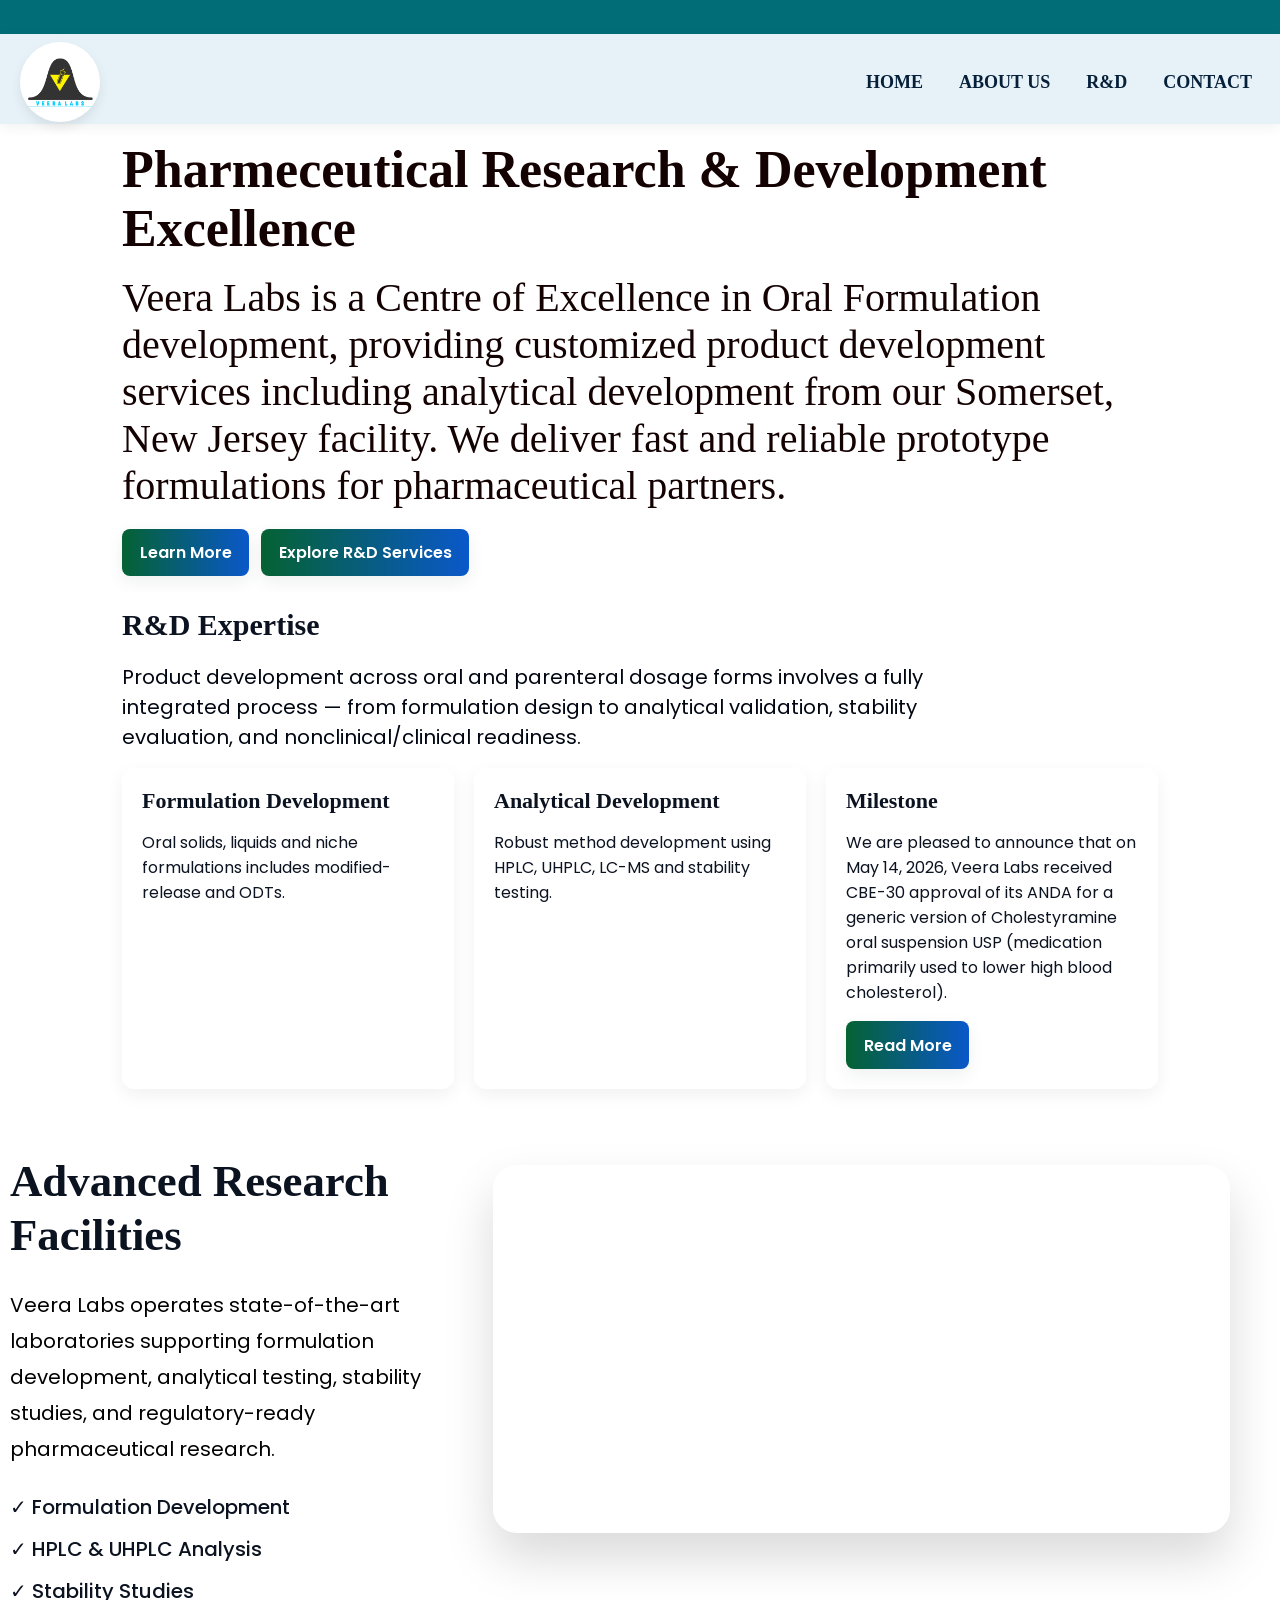
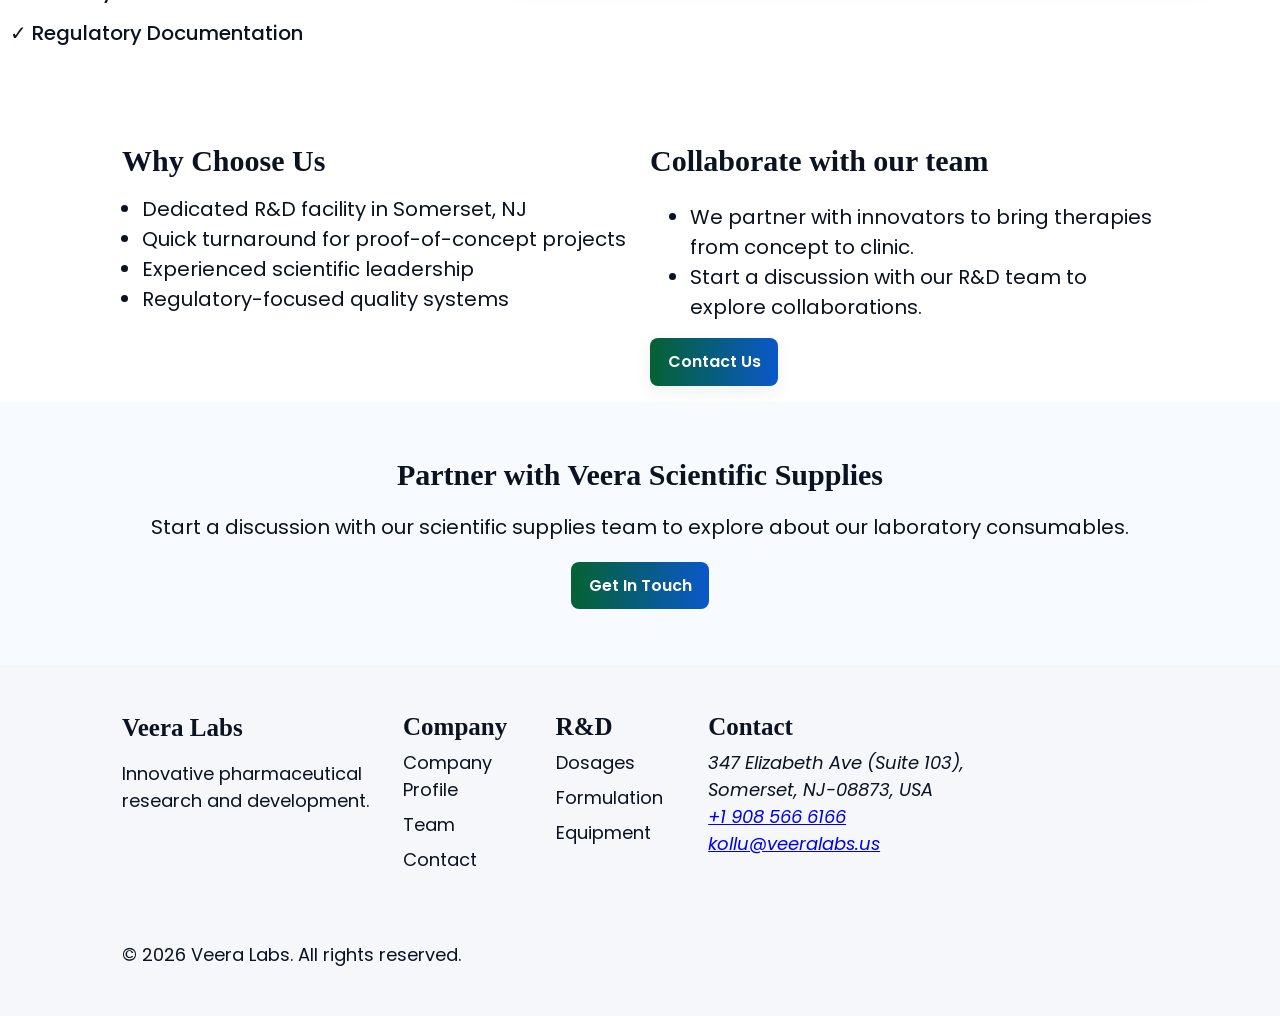
==== index.html @ daa2ef6f "Add files via upload" ====
<!doctype html>
<html lang="en">

<head>
  <meta charset="utf-8">
  <meta name="viewport" content="width=device-width,initial-scale=1">
  <title>Veera Labs — Innovative Pharmaceutical Research</title>
  <meta name="description" content="Pharmaceutical R&D and manufacturing — corporate overview">
  <link rel="preconnect" href="https://fonts.gstatic.com">
  <link rel="stylesheet" href="https://unpkg.com/aos@2.3.4/dist/aos.css">
  <link
    href="https://fonts.googleapis.com/css2?family=Montserrat:wght@400;600;700&family=Poppins:wght@300;400;600&display=swap"
    rel="stylesheet">
  <link rel="icon" href="images/logo.jpg" type="image/jpeg">
  <link rel="apple-touch-icon" href="images/logo.jpg">
  <link rel="stylesheet" href="css/style.css">
  <script src="js/script.js" defer></script>
</head>


<body>
  <!-- Top Info Bar -->
  <div class="top-bar">
    <div class="ticker">
      <div class="ticker-track">
        Innovations Improving Lives.
      </div>
    </div>
  </div>
  <header class="site-header" id="siteHeader">
    <div class="container nav-wrap">
      <a class="logo" href="index.html"><img src="images/logo.jpg" alt="Veera Labs logo"><span class="sr-only">Veera
          Labs</span></a>
      <button class="nav-toggle" id="navToggle" aria-label="Open navigation" aria-controls="mainNav"
        aria-expanded="false">
        <span></span><span></span><span></span>
      </button>
      <nav class="main-nav" id="mainNav" role="navigation" aria-label="Main Navigation">
        <ul>
          <li><a href="index.html">HOME</a></li>
          <li class="has-dropdown">
            <a href="about.html" aria-haspopup="true" aria-expanded="false">ABOUT US</a>
            <ul class="dropdown" aria-hidden="true">
              <li><a href="about.html#profile">Company Profile</a></li>
              <li><a href="about.html#team">Team</a></li>
              <li><a href="about.html#about">About Us</a></li>
            </ul>
          </li>
          <li class="has-dropdown">
            <a href="rd.html" aria-haspopup="true" aria-expanded="false">R&amp;D</a>
            <ul class="dropdown" aria-hidden="true">
              <li><a href="rd.html#dosages">Dosages Expertise</a></li>
              <li><a href="rd.html#formulation">Formulation &amp; Analytical</a></li>
              <li><a href="rd.html#capacities">R&amp;D Equipment</a></li>
            </ul>
          </li>
          <li><a href="contact.html">CONTACT</a></li>
        </ul>
      </nav>
    </div>
  </header>

  <main>
    <!-- Hero -->
    <section class="hero">
      <div class="hero-overlay"></div>
      <div class="container hero-inner">
        <h1 class="hero-title">Pharmeceutical Research & Development Excellence</h1>
        <p class="hero-sub">Veera Labs is a Centre of Excellence in Oral Formulation development, providing customized product development services including analytical development from our Somerset, New Jersey facility. We deliver fast and reliable prototype formulations for pharmaceutical partners.</p>
        <div class="hero-cta">
          <a class="btn primary" href="about.html">Learn More</a>
          <a class="btn ghost" href="rd.html">Explore R&amp;D Services</a>
        </div>
      </div>
    </section>

    <!-- Highlights -->
    <section class="section container highlights">
      <h2>R&amp;D Expertise</h2>
      <p class="lead">Product development across oral and parenteral dosage forms involves a fully integrated process — from formulation design to analytical validation, stability evaluation, and nonclinical/clinical readiness.</p>
      <div class="grid cols-3">
        <article class="card">
          <h3>Formulation Development</h3>
          <p>Oral solids, liquids and niche formulations includes modified-release and ODTs.</p>
        </article>
        <article class="card">
          <h3>Analytical Development</h3>
          <p>Robust method development using HPLC, UHPLC, LC-MS and stability testing.</p>
        </article>
        <article class="card">
          <h3>Milestone</h3>
          <p>We are pleased to announce that on May 14, 2026, Veera Labs received CBE-30 approval of its ANDA for a generic version of Cholestyramine oral suspension USP (medication primarily used to lower high blood cholesterol).</p>
          <a class="btn primary" href="milestone.html">Read More</a>
        </article>
      </div>
    </section>
    <section class="lab-section ">

      <div class="lab-content">
        <span class="section-tag"></span>

        <h2>Advanced Research Facilities</h2>

        <p>
          Veera Labs operates state-of-the-art laboratories supporting
          formulation development, analytical testing, stability studies,
          and regulatory-ready pharmaceutical research.
        </p>

        <ul class="lab-features">
          <li>✓ Formulation Development</li>
          <li>✓ HPLC & UHPLC Analysis</li>
          <li>✓ Stability Studies</li>
          <li>✓ Regulatory Documentation</li>
        </ul>

        
      </div>

      <div class="lab-video-box">
        <video autoplay muted loop playsinline>
          <source src="css/videos/research-lab.mp4" type="video/mp4">
        </video>
      </div>

    </section>

    <!-- Why Choose Us -->
    <section class="section why container">
      <div class="grid cols-2">
        <div>
          <h2>Why Choose Us</h2>
          <ul class="features">
            <li>Dedicated R&amp;D facility in Somerset, NJ</li>
            <li>Quick turnaround for proof-of-concept projects</li>
            <li>Experienced scientific leadership</li>
            <li>Regulatory-focused quality systems</li>
          </ul>
        </div>
        <div class="cta-panel">
          <h2>Collaborate with our team</h2>
          <ul>
            <li>We partner with innovators to bring therapies from concept to clinic.</li>
            <li>Start a discussion with our R&amp;D team to explore collaborations.</li>
          </ul>
          <a class="btn primary" href="contact.html">Contact Us</a>
        </div>
      </div>
    </section>

    <!-- CTA -->
    <section class="section cta-full">
      <div class="container">
        <div class="cta-inner">
          <h2>Partner with Veera Scientific Supplies</h2>
          <p>Start a discussion with our scientific supplies team to explore about our laboratory consumables.</p>
          <a class="btn gradient" href="scientific.html">Get In Touch</a>
        </div>
      </div>
    </section>
  </main>

  <footer class="site-footer">
    <div class="container footer-grid">
      <div class="col">
        <h4>Veera Labs</h4>
        <p>Innovative pharmaceutical research and development.</p>
      </div>
      <div class="col">
        <h5>Company</h5>
        <ul>
          <li><a href="about.html#profile">Company Profile</a></li>
          <li><a href="about.html#team">Team</a></li>
          <li><a href="contact.html">Contact</a></li>
        </ul>
      </div>
      <div class="col">
        <h5>R&amp;D</h5>
        <ul>
          <li><a href="rd.html#dosages">Dosages</a></li>
          <li><a href="rd.html#formulation">Formulation</a></li>
          <li><a href="rd.html#capacities">Equipment</a></li>
        </ul>
      </div>
      <div class="col">
        <h5>Contact</h5>
        <address>
          347 Elizabeth Ave (Suite 103),<br>
          Somerset, NJ-08873, USA<br>
          <a href="tel:+19085666166">+1 908 566 6166</a><br>
          <a href="mailto:kollu@veeralabs.us">kollu@veeralabs.us</a>
        </address>
      </div>
    </div>
    <div class="footer-bottom">
      <div class="container">
        <small>&copy; <span id="year"></span> Veera Labs. All rights reserved.</small>
      </div>
    </div>
  </footer>
  <script src="https://unpkg.com/aos@2.3.4/dist/aos.js"></script>

</body>

</html>
---- css/style.css ----
:root {
  --bg: #ffffff;
  --accent-1: #056232;
  /* blue accent */
  --accent-2: #0a58ca;
  /* darker */
  --muted: #010712;
  --radius: 10px;
  --container: 1100px;
  --max-width: 1200px;
  --shadow: 0 6px 18px rgba(16, 24, 40, 0.06);
}

/* Reset */
* {
  box-sizing: border-box
}

html,
body {
  height: 100%;
}

body {
  margin: 0;
  font-family: Poppins, sans-serif;
  color: #0b1220;
  background: var(--bg);
  -webkit-font-smoothing: antialiased;

  min-height: 100vh;
  display: flex;
  flex-direction: column;
}

main {
  flex: 1;
}

h1,
h2,
h3,
h4,
h5,
h6,
.hero-title,
.hero-sub,
.logo,
.main-nav a {
  font-family: 'Nawlexz', serif;

}

.container {
  max-width: var(--container);
  margin: 0 auto;
  padding: 1rem;
}

/* Scrolling Top Bar */

.top-bar {
  background: #006d77;
  height: 40px;
  display: flex;
  align-items: center;
}

.ticker {
  width: 100%;
  overflow: hidden;
}

.ticker-track {
  display: inline-block;
  white-space: nowrap;
  color: #000000;
  font-size: 30px;
  font-family: 'Nawlexz', serif;
  padding-left: 100%;
  animation: ticker 8s linear infinite;
}

@keyframes ticker {
  0% {
    transform: translateX(0);
  }

  100% {
    transform: translateX(-120%);
  }
}

/* Pause on hover */
.ticker-track:hover {
  animation-play-state: paused;
}

/* Header */
.site-header {
  position: sticky;
  top: 0;
  left: 0;
  right: 0;
  z-index: 60;
  background: #e6f2f8;
  /* <-- THIS controls header color */
  backdrop-filter: blur(4px);
  box-shadow: 0 4px 12px rgba(0, 0, 0, 0.05);
}

.site-header.transparent {
  background: #e6f2f8;
  /* same as normal header */
  box-shadow: 0 4px 12px rgba(0, 0, 0, 0.05);
}

.nav-wrap {
  display: flex;
  align-items: center;
  justify-content: space-between;
  padding: 0.4rem 0;
}

.site-header .container {
  max-width: 100%;
  width: 100%;
  padding-left: 20px;
  padding-right: 20px;

}


/* Slider container */
.slider {
  position: relative;
  width: 100%;
  max-width: 800px;
  margin: 50px auto;
  overflow: hidden;
  border-radius: 10px;
}

/* Images */
.slides {
  height: 350px;
  /* fix height */
  position: relative;
}

.slides img {
  width: 100%;
  height: 100%;
  object-fit: cover;
  /* keeps image nicely cropped */
  position: absolute;
  top: 0;
  left: 0;
  display: none;
}

.slides img.active {
  display: block;
}

/* Arrows */
.prev,
.next {
  position: absolute;
  top: 50%;
  transform: translateY(-50%);
  background: rgba(0, 0, 0, 0.5);
  color: white;
  border: none;
  padding: 10px 15px;
  cursor: pointer;
  font-size: 20px;
  border-radius: 50%;
  z-index: 10;
}

/* Left arrow */
.prev {
  left: 10px;
}

/* Right arrow */
.next {
  right: 10px;
}

/* Hover effect */

.logo {
  font-weight: 700;
  color: var(--accent-2);
  text-decoration: none;
  font-family: Montserrat, sans-serif;
  display: flex;
  align-items: center;
  margin-right: 0;
  margin-left: 0
}

.nav-toggle {
  display: flex;
  flex-direction: column;
  gap: 4px;
  border: 0;
  background: none;
  padding: 8px
}

.nav-toggle span {
  display: block;
  width: 22px;
  height: 2px;
  background: #0b1220
}

.main-nav {
  transition: all .22s ease
}

.main-nav {
  margin-left: auto;
}

.main-nav {
  display: flex;
  align-items: center
}

.main-nav ul {
  list-style: none;
  margin: 0;
  padding: 0;
  display: flex;
  gap: 1rem;
  align-items: center
}

.main-nav a {
  color: #06203a;
  text-decoration: none;
  padding: 0.5rem 0.5rem;
  font-size: 1.125rem;
  font-weight: 600
}

.has-dropdown {
  position: relative
}

.dropdown {
  position: absolute;
  left: 0;
  top: 100%;
  min-width: 200px;
  background: #fff;
  border-radius: 8px;
  padding: 0.5rem 0;
  box-shadow: var(--shadow);

  /* TOP → BOTTOM animation */
  transform: scaleY(0);
  transform-origin: top;
  opacity: 0;
  pointer-events: none;

  transition: transform 0.25s ease, opacity 0.2s ease;
}

.dropdown li {
  padding: 0
}

.dropdown a {
  display: block;
  padding: 0.5rem 1rem;
  color: #06203a
}

.has-dropdown:hover>.dropdown,
.has-dropdown .dropdown[aria-hidden="false"] {
  transform: scaleY(1);
  opacity: 1;
  pointer-events: auto;
}

/* Mobile nav closed by default */
.main-nav {
  display: block
}

/* Force dropdown to stack vertically */
.main-nav ul .dropdown {
  display: block !important;
}

.main-nav ul .dropdown li {
  display: block;
  width: 100%;
}

.main-nav ul .dropdown {
  flex-direction: column;
}

@media(max-width:639px) {
  .main-nav {
    display: none
  }

  .main-nav.open {
    display: block;
    position: absolute;
    left: 0;
    right: 0;
    top: 64px;
    background: rgba(255, 255, 255, 0.98);
    padding: 1rem;
  }

  .main-nav ul {
    flex-direction: column;
    gap: 0
  }

  .main-nav ul li {
    padding: 0.25rem 0
  }
}

/* Hero */
.hero {
  min-height: 60vh;
  display: flex;
  align-items: center;
  position: relative;
  color: #140101;
  overflow: hidden
}

.hero::before {
  content: '';
  position: absolute;
  inset: 0;
  
  mix-blend-mode: overlay
}

.hero-inner {
  position: relative;
  padding: 4rem 1rem
}

.hero-title {
  font-family: 'Nawlexz', serif;
  font-size: 3.25rem;
  max-width: 60ch;
  margin: 0 0 1rem
}

.hero-sub {
  font-family: 'Nawlexz', serif;
  font-size: 2.5rem;
  max-width: 60ch;
  margin: 0 0 1.25rem
}

.hero-cta {
  display: flex;
  gap: 0.75rem;
  flex-wrap: wrap
}

.btn {
  display: inline-flex;
  align-items: center;
  gap: 0.5rem;
  padding: 0.7rem 1.1rem;
  border-radius: 8px;
  text-decoration: none;
  border: 0;
  font-weight: 600;
  transition: transform .12s ease, box-shadow .12s ease
}

.btn.primary {
  background: linear-gradient(90deg, var(--accent-1), var(--accent-2));
  color: #fff;
  box-shadow: 0 6px 16px rgba(75, 77, 80, 0.085);
  margin-left: 0px;
}

.btn.ghost {
  background: linear-gradient(90deg, var(--accent-1), var(--accent-2));
  color: #fff;
  box-shadow: 0 6px 16px rgba(75, 77, 80, 0.085)
}

.btn.gradient {
  background: linear-gradient(90deg, var(--accent-1), var(--accent-2));
  color: #fff
}

.btn:hover {
  transform: translateY(-3px);
  box-shadow: 0 10px 30px rgba(13, 110, 253, 0.15)
}

.card {
  background: #fff;
  padding: 1.25rem;
  border-radius: 12px;
  box-shadow: var(--shadow);
  transition: transform .18s ease, box-shadow .18s ease
}

.card h3 {
  font-size: 22px;
  margin-top: 0;
  margin-bottom: 0.75rem;
}

.card:hover {
  transform: translateY(-6px);
  box-shadow: 0 14px 38px rgba(16, 24, 40, 0.08)
}

/* Sections */
.section {
  padding: 1rem;
}

.lead {
  color: var(--muted);
  max-width: 70ch;
  font-size: 20px;
  margin-bottom: 1rem;
}

.grid {
  display: grid;
  gap: 1.25rem
}

.cols-2 {
  grid-template-columns: 1fr;
}

.cols-3 {
  grid-template-columns: 1fr;
}

.section h2 {
  font-size: 30px;
  margin-bottom: 1rem;
  margin-top: 0;
}

.cta-panel h2 {

  margin-bottom: 0.75rem;

}

.cta-panel li,
.cta-inner p,
.features li,
.equipment-list li {
  font-size: 20px;
}

.cta-panel ul {
  margin-top: 1.5rem;
}

#formulation,
#dosages,
#team,
#profile,
#about p {
  font-size: 20px;
}

#about h3 {
  font-size: 25px;
}

body {
  
  background-size: cover;
  background-position: center;
  background-repeat: no-repeat;
  background-attachment: fixed;
}

.card {
  background: #fff;
  padding: 1.25rem;
  border-radius: 12px;
  box-shadow: var(--shadow)
}

/* UPDATED RD BACKGROUND CARD */
.rd-bg-card {
  position: relative;
  /* REPLACE 'your-image-name.jpg' WITH YOUR ACTUAL FILENAME */
  background-image: url("images1/Tabs2.png");
  background-size: cover;
  background-position: center;
  background-repeat: no-repeat;
  color: #fff;
  overflow: hidden;
  min-height: 200px;
  /* Ensures card has height if image is small */
}

/* Dark overlay so text is readable */
.rd-bg-card::before {
  content: "";
  position: absolute;
  inset: 0;
  background: rgba(0, 0, 0, 0.4);
  /* Increased opacity slightly for better text contrast */
  z-index: 1;
}

/* Keep text above overlay */
.rd-bg-card .card-content {
  position: relative;
  z-index: 2;
}

.rd-bg-card .card-content p {
  font-size: 15px;
}


/* Hover effect */
.rd-card:hover {
  transform: translateY(-6px);
}

.features {
  list-style: disc;
  padding-left: 1.25rem
}

.cta-full {
  background: #f7fbff;
  padding: 2.5rem 0;
}

.cta-inner {
  text-align: center
}

/* Footer */
/* Footer Alignment Fix */
.site-footer ul {
  list-style: none;
  padding: 0;
  margin: 0;
}

.site-footer .col {
  text-align: left;
}

.site-footer h5 {
  margin-bottom: 0.75rem;
  font-weight: 600;
}

.site-footer ul li {
  margin-bottom: 0.5rem;
}

.site-footer ul li a {
  text-decoration: none;
  color: #0b1220;
  font-size: 18px;
}

.site-footer ul li a:hover {
  color: blue;
}

.site-footer {
  background: #f5f7fb;
  padding: 2rem 0;
  margin-top: 0rem
}


.footer-grid {
  display: grid;
  grid-template-columns: 1fr 1fr;
  gap: 1.5rem
}

.site-footer .col h5 {
  margin: 0 0 0.5rem
}

.footer-bottom {
  padding-top: 0.75rem;
  margin-top: 1rem
}

/* Contact grid */
.contact-grid {
  display: grid;
  grid-template-columns: 1fr;
  gap: 1.5rem
}

.form-col .contact-form {
  display: flex;
  flex-direction: column;
  gap: 0.75rem
}

.contact-form input,
.contact-form textarea {
  padding: 0.2rem;
  border: 1px solid #e6eefc;
  border-radius: 8px
}

/* Team */
.team-grid {
  grid-auto-rows: minmax(120px, auto)
}

.team-member .avatar {
  height: 80px;
  width: 80px;
  border-radius: 50%;
  background: linear-gradient(180deg, #e6f0ff, #fff);
  box-shadow: inset 0 2px 8px rgba(10, 88, 202, 0.06);
  margin-bottom: 0.75rem
}

.team-member .avatar {
  height: 80px;
  width: 80px;
  border-radius: 50%;
  overflow: hidden;
  /* Important */
  margin-bottom: 0.75rem;
}

.team-member .avatar img {
  width: 100%;
  height: 100%;
  object-fit: cover;
  /* Crop properly */
  border-radius: 50%;
  display: block;
}

/* Equipment list */
.equipment-list {
  list-style: none;
  padding: 0
}

.equipment-list li {
  padding: 0.3rem 0;
  color: var(--muted)
}

/* Gallery styles */
.gallery {
  display: grid;
  gap: 1.5rem;
}

.gallery-item {
  overflow: hidden;
  border-radius: 12px;
  box-shadow: var(--shadow);
  transition: transform 0.3s ease, box-shadow 0.3s ease;
  background: #f5f7fb;
}

.gallery-item:hover {
  transform: translateY(-4px);
  box-shadow: 0 12px 24px rgba(16, 24, 40, 0.12);
}

.gallery-item img {
  width: 100%;
  height: 250px;
  object-fit: cover;
  display: block;
}

.gallery-item-contain img {
  object-fit: contain;
  padding: 0.1rem;
}

/* Responsive / Larger screens */
@media(min-width:640px) {
  .cols-2 {
    grid-template-columns: repeat(2, 1fr)
  }

  .cols-3 {
    grid-template-columns: repeat(3, 1fr)
  }

  .gallery {
    grid-template-columns: repeat(2, 1fr);
  }

  .gallery-item img {
    height: 280px;
  }

  .container {
    padding: 1rem 2rem;
  }

  .nav-toggle {
    display: none;
  }

  .main-nav ul {
    gap: 1.25rem;
  }

  .main-nav a {
    font-size: 1.125rem;
    padding: 0.6rem 0.5rem;
  }

  .contact-grid {
    grid-template-columns: 2fr 2fr;
  }

  .footer-grid {
    grid-template-columns: 2fr 1fr 1fr 3.5fr;
  }
}

.contact-form .btn {
  display: flex;
  justify-content: center;
  align-items: center;
  text-align: center;
}

/* Desktop */
@media(min-width:1024px) {
  .hero {
    min-height: 40vh
  }
}

/* Utility */
.small .container {
  padding: 1rem
}

/* Smooth transitions */
a,
button {
  transition: all .18s ease
}

/* Accessibility focus */
a:focus,
button:focus,
input:focus,
textarea:focus {
  outline: 3px solid rgba(13, 110, 253, 0.15)
}

/* Logo image */
.logo {
  display: flex;
  align-items: center;
  margin-right: auto;
}

.logo img {
  height: 60px;
  width: 60px;
  display: block;
  border-radius: 50%;
  object-fit: cover;
  box-shadow: 0 6px 12px rgba(0, 0, 0, 0.08);
}

/* ensure header reserves space for absolute-positioned logo */
.site-header {
  min-height: 70px;
}

@media(min-width:640px) {
  .logo img {
    height: 80px;
    width: 80px
  }

  .nav-wrap {
    display: flex;
    align-items: center;
    justify-content: space-between;
    padding: 0.5rem 0;
  }

  .site-header {
    min-height: 90px;
  }
}

.sr-only {
  position: absolute;
  width: 1px;
  height: 1px;
  padding: 0;
  margin: -1px;
  overflow: hidden;
  clip: rect(0, 0, 0, 0);
  white-space: nowrap;
  border: 0
}

.col h4,
h5 {
  font-size: 25px;
  display: inline-block;
  margin: 0;
  vertical-align: middle;
}

#form-col,
#details-col p {
  font-size: 18px;
}

#details-col h3 {
  font-size: 25px;
}

.col,
.container small {
  font-size: 18px;
}

/* ==========================
   R&D EQUIPMENT TABLE
========================== */

.table-responsive {
  overflow-x: auto;
  margin-top: 30px;
  border-radius: 12px;
}

.rd-equipment-table {
  width: 100%;
  min-width: 900px;
  border-collapse: collapse;
  background: #fff;
  border-radius: 12px;
  overflow: hidden;
  box-shadow: 0 8px 25px rgba(0, 0, 0, 0.08);
}

.rd-equipment-table thead {
  background: linear-gradient(90deg, #056232, #0a58ca);
}

.rd-equipment-table thead th {
  color: #fff;
  font-size: 18px;
  font-weight: 700;
  padding: 18px;
  text-align: left;
}

.rd-equipment-table td {
  padding: 16px;
  border: 1px solid #e5e7eb;
  vertical-align: top;
  font-size: 16px;
  line-height: 1.6;
}

.rd-equipment-table tbody tr:nth-child(even) {
  background: #f8fafc;
}

.rd-equipment-table tbody tr:hover {
  background: #eaf4ff;
  transition: .3s;
}

.rd-equipment-table tbody td:first-child {
  font-weight: 600;
  color: #056232;
}

/* Mobile */

@media(max-width:768px) {

  .rd-equipment-table {
    min-width: 1000px;
  }

  .rd-equipment-table th,
  .rd-equipment-table td {
    padding: 12px;
    font-size: 18px;
  }
}

.lab-section {
  background: white;
  display: flex;
  justify-content: space-between;
  align-items: flex-start;
  gap: 50px;
  padding: 50px 0;
  
}

.lab-content {
  flex: 1;
  margin: 0;
  margin-top: 0;
  margin-left: 10px;

}



.lab-content h2 {
  font-family: 'Nawlexz', serif;
  font-size: 2.8rem;
  margin-bottom: 20px;
  line-height: 1.2;
  margin-top: 0;
  padding-top: 0;


}

.lab-content p {
  font-family: 'Poppins', sans-serif;
  font-size: 20px;
  padding-top: 0;
  line-height: 1.8;
  margin-bottom: 25px;
  margin-top: 25px;
  color: #000000;
}

.lab-features {
  list-style: none;
  padding: 0;
  margin-bottom: 30px;
}

.lab-features li {
  font-family: 'Poppins', sans-serif;
  font-size: 20px;
  margin-bottom: 12px;
  font-weight: 500;
}

.lab-video-box {
  flex: 1.7;
  align-self: flex-start;
  border-radius: 24px;
  overflow: hidden;
  box-shadow: 0 25px 50px rgba(0, 0, 0, .15);
  margin-top: 10px;
  margin-right: 50px;
}

.lab-video-box video {
  width: 100%;
  height: 100%;
  display: block;
  object-fit: cover;
}

/* Mobile */

@media(max-width:768px) {

  .lab-section {
    flex-direction: column;
    padding: 60px 0;


  }

  .lab-content h2 {
    font-size: 2rem;
  }

  .lab-video-box {
    width: 100%;
  }
}

/* End of stylesheet */
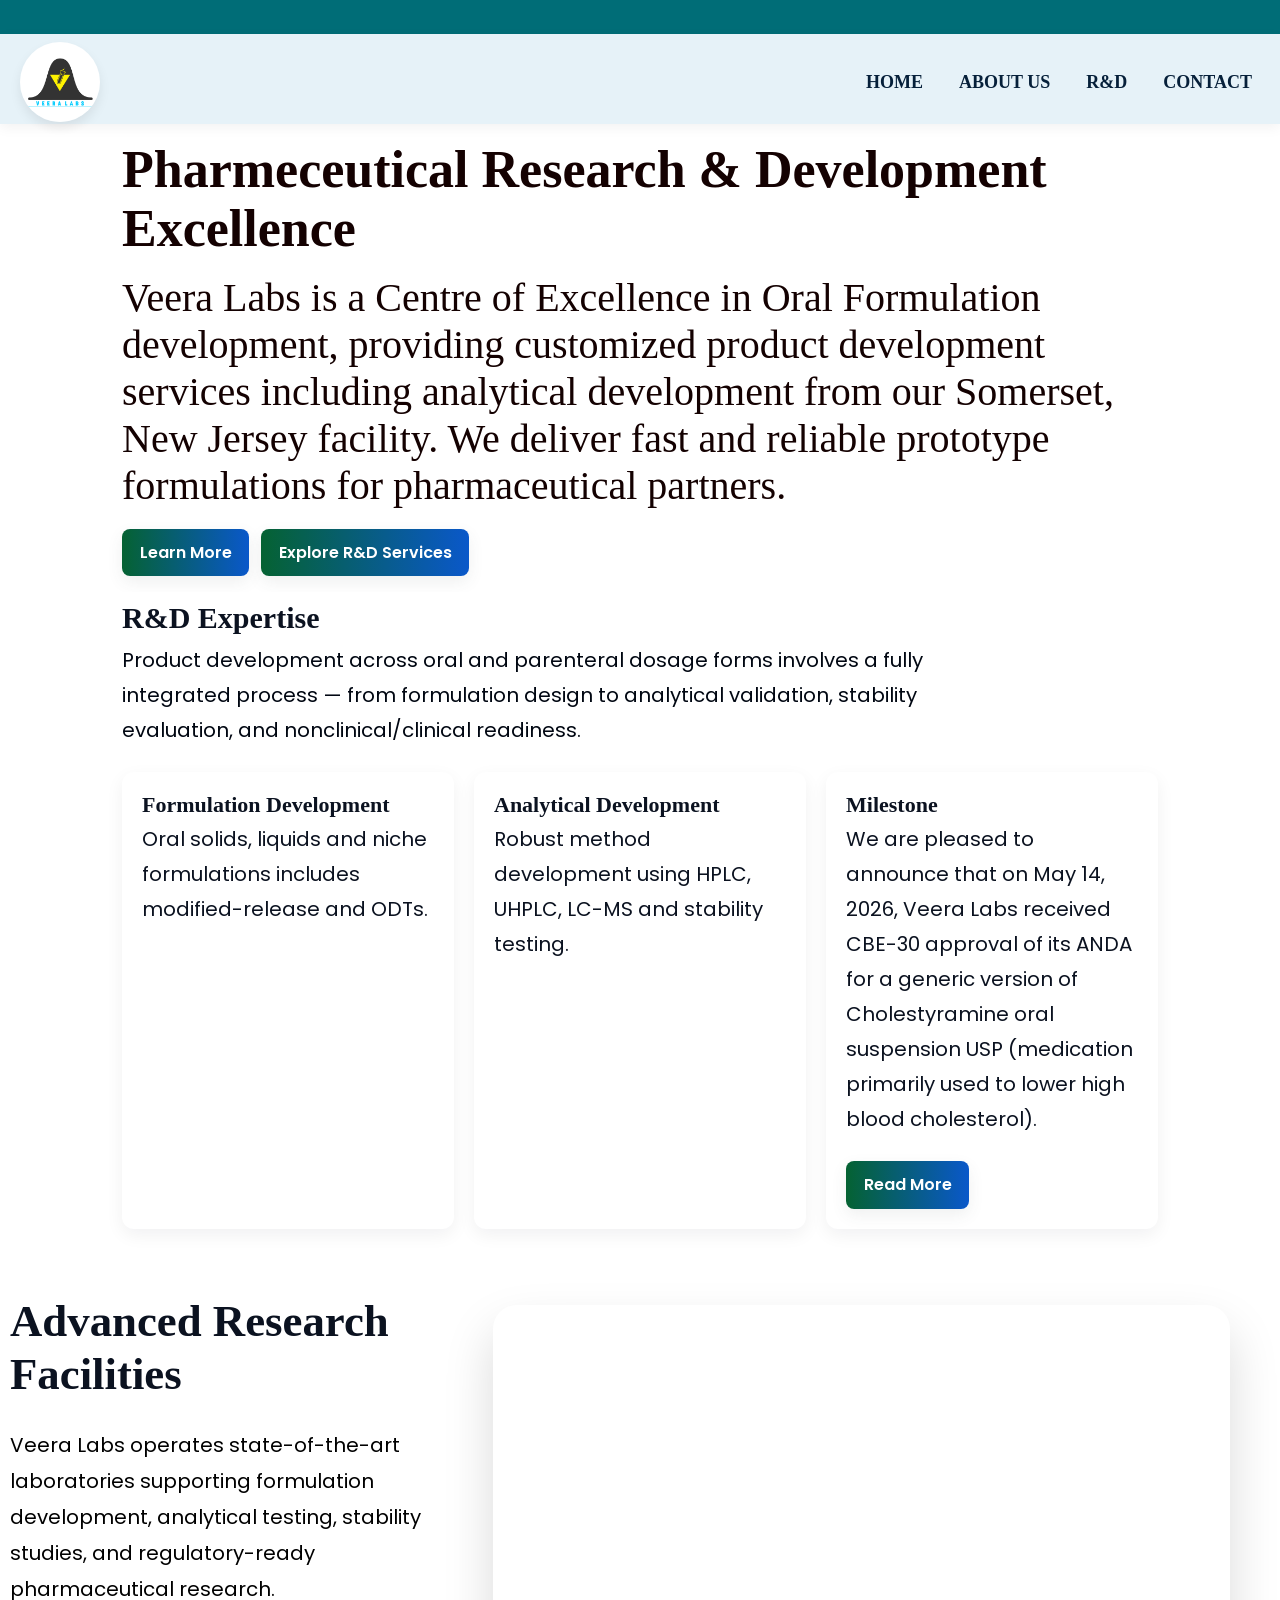
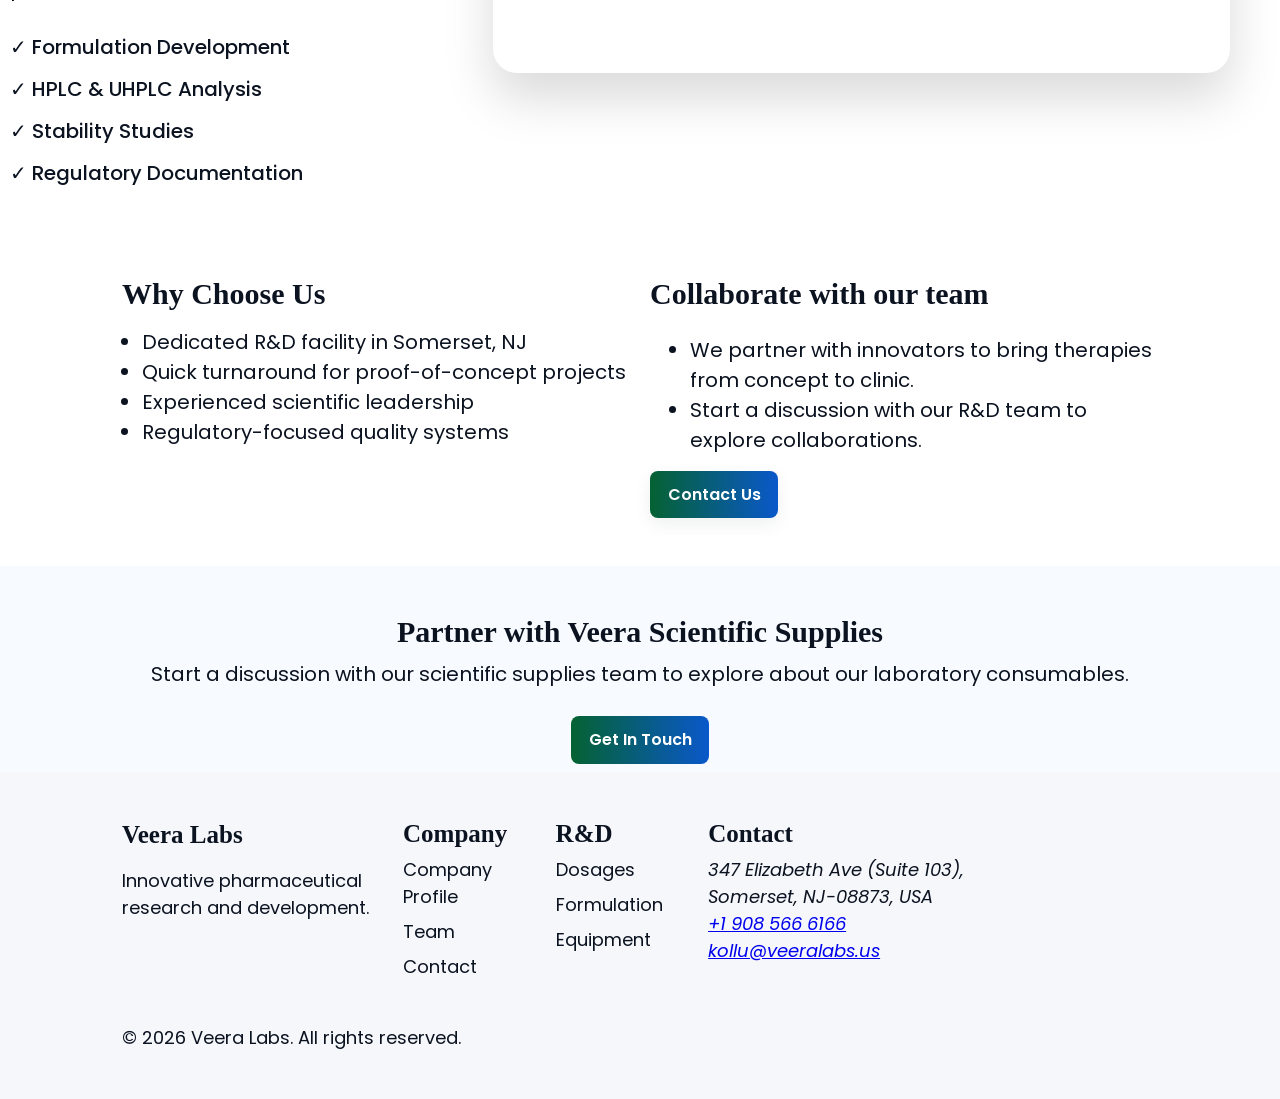
==== commit 183109ae: "Fix HTML encoding issues in index.html" ====
--- a/index.html
+++ b/index.html
@@ -41,9 +41,9 @@
           <li class="has-dropdown">
             <a href="about.html" aria-haspopup="true" aria-expanded="false">ABOUT US</a>
             <ul class="dropdown" aria-hidden="true">
-              <li><a href="about.html#profile">Company Profile</a></li>
+              <li><a href="about.html#company">Company Profile</a></li>
               <li><a href="about.html#team">Team</a></li>
-              <li><a href="about.html#about">About Us</a></li>
+              <li><a href="about.html#vision">Vision &amp; Mission</a></li>
             </ul>
           </li>
           <li class="has-dropdown">
@@ -169,8 +169,8 @@
       <div class="col">
         <h5>Company</h5>
         <ul>
-          <li><a href="about.html#profile">Company Profile</a></li>
-          <li><a href="about.html#team">Team</a></li>
+          <li><a href="company.html">Company Profile</a></li>
+          <li><a href="team.html">Team</a></li>
           <li><a href="contact.html">Contact</a></li>
         </ul>
       </div>
@@ -202,4 +202,4 @@
 
 </body>
 
-</html>+</html>
--- a/css/style.css
+++ b/css/style.css
@@ -19,6 +19,10 @@
 html,
 body {
   height: 100%;
+}
+
+html {
+  scroll-padding-top: 90px;
 }
 
 body {
@@ -432,6 +436,8 @@
 /* Sections */
 .section {
   padding: 1rem;
+  scroll-margin-top: 10px;
+  margin-top: -2rem;
 }
 
 .lead {
@@ -439,6 +445,7 @@
   max-width: 70ch;
   font-size: 20px;
   margin-bottom: 1rem;
+  margin-top: -0.5rem;
 }
 
 .grid {
@@ -457,7 +464,14 @@
 .section h2 {
   font-size: 30px;
   margin-bottom: 1rem;
-  margin-top: 0;
+  
+}
+
+.section p {
+  font-size: 20px;
+  line-height: 1.75;
+  margin-bottom: 1.5rem;
+  margin-top: -0.5rem;
 }
 
 .cta-panel h2 {
@@ -478,19 +492,35 @@
 }
 
 #formulation,
-#dosages,
-#team,
-#profile,
-#about p {
+#dosages {
   font-size: 20px;
-}
-
-#about h3 {
+  
+}
+#formulation {
+  margin-top: 0.5rem;
+  margin-bottom: -5rem;
+}
+#formulation,#capacities {
+  scroll-margin-top: -120px;
+  margin-top: -3rem;
+}
+#vision h3 {
   font-size: 25px;
-}
+  margin-top: -0.1rem;
+  margin-left: 3px;
+}
+#vision p {
+ 
+  margin-left: 3px;
+}
+#vision, #company, #team {
+  margin-top: -4rem;
+  scroll-margin-top: -20px;
+}
+
 
 body {
-  
+  background-image: url("images1/background.png");
   background-size: cover;
   background-position: center;
   background-repeat: no-repeat;
@@ -552,10 +582,14 @@
 .cta-full {
   background: #f7fbff;
   padding: 2.5rem 0;
+  margin-top: 2rem;
+  
 }
 
 .cta-inner {
-  text-align: center
+  text-align: center;
+  margin-bottom: -3rem;
+  margin-top: -2rem;
 }
 
 /* Footer */
@@ -568,6 +602,7 @@
 
 .site-footer .col {
   text-align: left;
+  margin-bottom: -1.5rem;
 }
 
 .site-footer h5 {
@@ -925,7 +960,7 @@
 }
 
 .lab-section {
-  background: white;
+  
   display: flex;
   justify-content: space-between;
   align-items: flex-start;
@@ -1015,4 +1050,4 @@
   }
 }
 
-/* End of stylesheet */+/* End of stylesheet */
